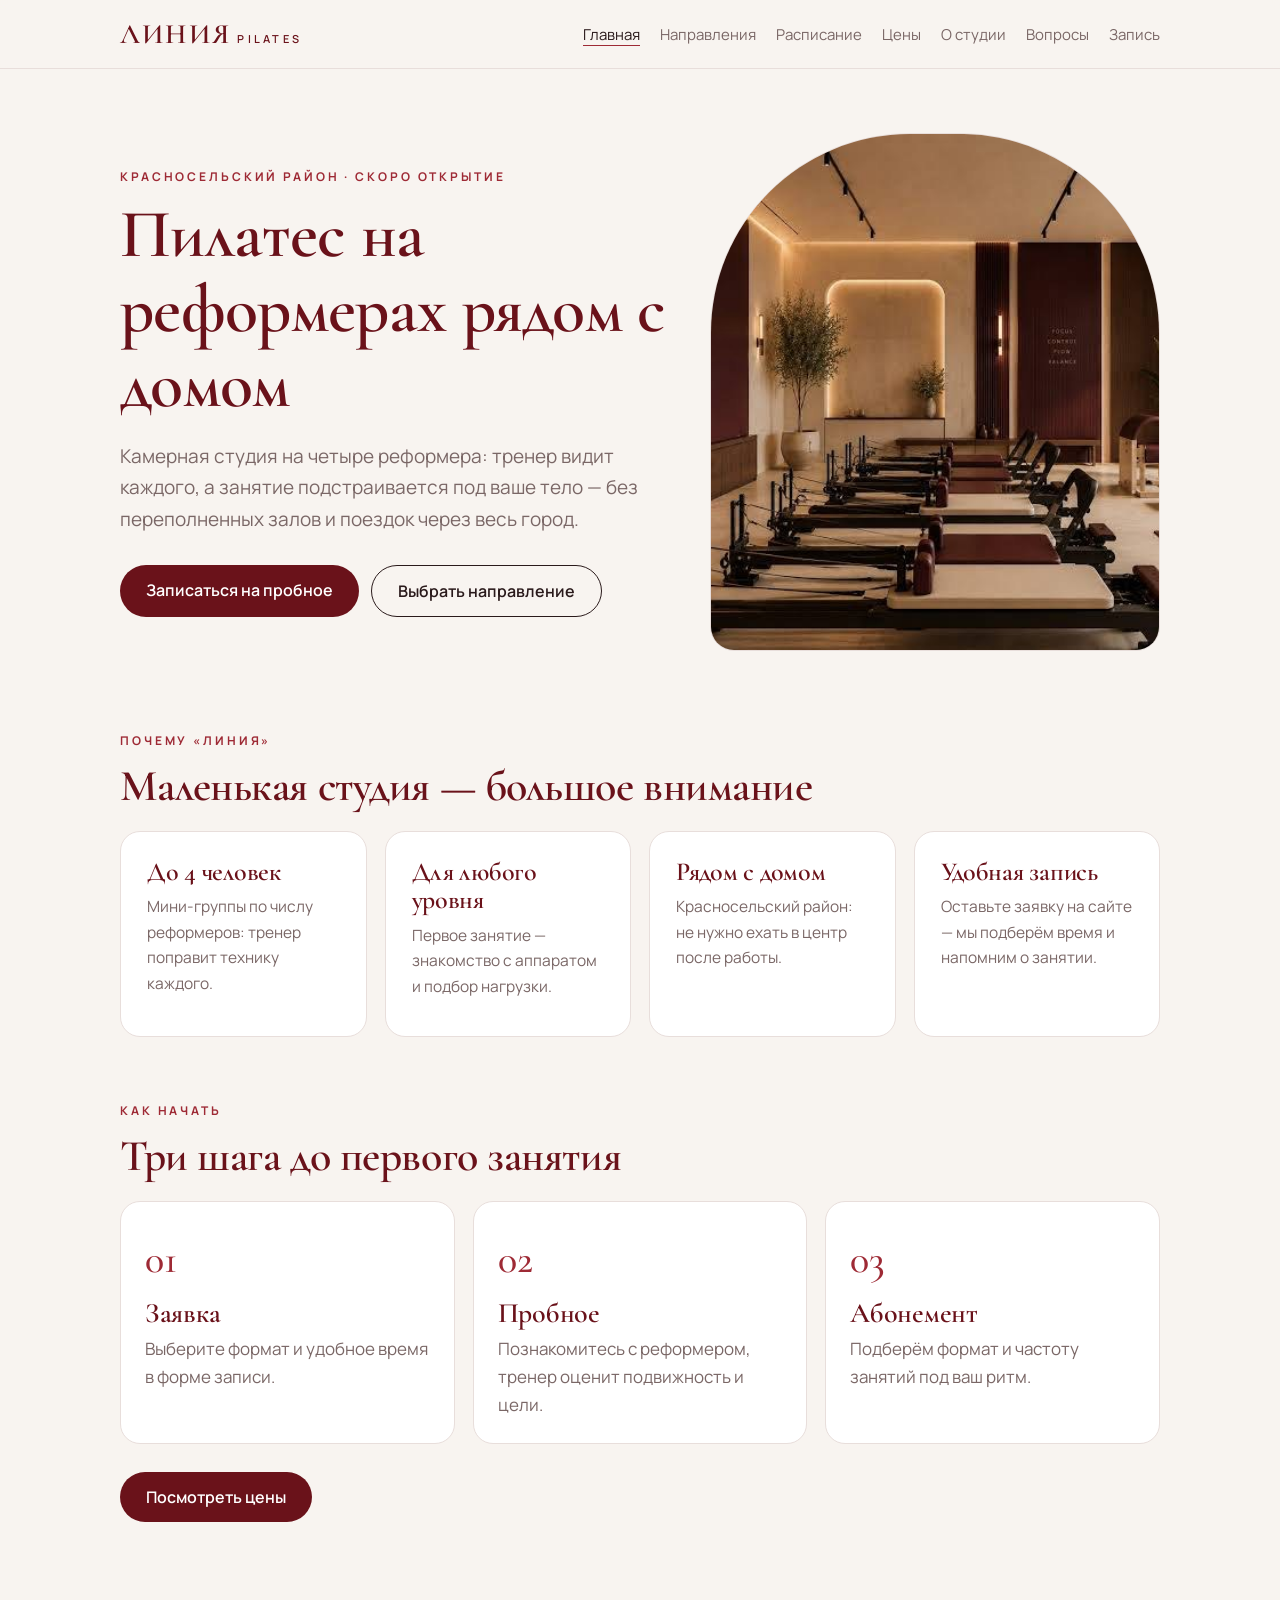
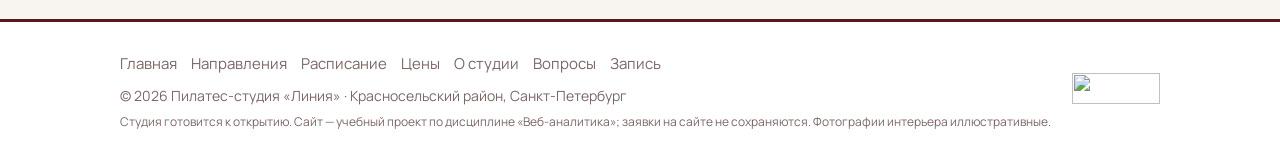
==== index.html @ c415c810 "Фото зала и раздевалки на главной и в «О студии» Co-Authored-By: Claude Opus 5.5 <noreply@anthropic." ====
<!doctype html>
<html lang="ru">
<head>
<meta charset="utf-8">
<meta name="viewport" content="width=device-width, initial-scale=1">
<title>Пилатес на реформерах — пилатес-студия «Линия», Красносельский район</title>
<meta name="description" content="Камерная студия пилатеса на реформерах в Красносельском районе Санкт-Петербурга: мини-группы до 4 человек, индивидуальные и парные занятия.">
<link rel="icon" href="favicon.svg" type="image/svg+xml">
<link rel="stylesheet" href="style.css">
<!-- Sber Ads (Top100): вставьте ID проекта в build.py -->
<!-- MyTracker: вставьте ID счётчика в build.py -->
</head>
<body id="p-home" data-tmr="MYTRACKER_COUNTER_ID">
<header class="top"><div class="wrap">
<a class="logo" href="index.html" data-block="logo">ЛИНИЯ<small>pilates</small></a>
<nav data-block="menu"><a href="index.html" class=on>Главная</a><a href="classes.html">Направления</a><a href="schedule.html">Расписание</a><a href="prices.html">Цены</a><a href="studio.html">О студии</a><a href="faq.html">Вопросы</a><a href="booking.html">Запись</a></nav>
</div></header>
<main class="wrap">

<section class="hero" data-block="hero">
<div>
<span class="eyebrow">Красносельский район · скоро открытие</span>
<h1>Пилатес на реформерах рядом с домом</h1>
<p>Камерная студия на четыре реформера: тренер видит каждого, а занятие подстраивается под ваше тело — без переполненных залов и поездок через весь город.</p>
<div class="ctas">
<a class="btn" id="btn-trial" href="booking.html?format=Пробное" data-goal="trial_click">Записаться на пробное</a>
<a class="btn ghost" href="classes.html" data-goal="hero_classes">Выбрать направление</a>
</div>
</div>
<div class="art photo" data-block="hero-art"><img src="img/studio-hall.jpg" alt="Зал студии: реформеры в бордово-кремовых тонах" width="678" height="452"></div>
</section>
<section data-block="benefits">
<span class="eyebrow">Почему «Линия»</span>
<h2>Маленькая студия — большое внимание</h2>
<div class="grid">
<div class="card"><h3>До 4 человек</h3><p>Мини-группы по числу реформеров: тренер поправит технику каждого.</p></div>
<div class="card"><h3>Для любого уровня</h3><p>Первое занятие — знакомство с аппаратом и подбор нагрузки.</p></div>
<div class="card"><h3>Рядом с домом</h3><p>Красносельский район: не нужно ехать в центр после работы.</p></div>
<div class="card"><h3>Удобная запись</h3><p>Оставьте заявку на сайте — мы подберём время и напомним о занятии.</p></div>
</div>
</section>
<section data-block="how">
<span class="eyebrow">Как начать</span>
<h2>Три шага до первого занятия</h2>
<div class="steps">
<div><h3>Заявка</h3><p>Выберите формат и удобное время в форме записи.</p></div>
<div><h3>Пробное</h3><p>Познакомитесь с реформером, тренер оценит подвижность и цели.</p></div>
<div><h3>Абонемент</h3><p>Подберём формат и частоту занятий под ваш ритм.</p></div>
</div>
<p style="margin-top:28px"><a class="btn" href="prices.html" data-goal="home_prices">Посмотреть цены</a></p>
</section>

</main>
<footer><div class="wrap">
<div><nav data-block="footer-menu"><a href="index.html">Главная</a><a href="classes.html">Направления</a><a href="schedule.html">Расписание</a><a href="prices.html">Цены</a><a href="studio.html">О студии</a><a href="faq.html">Вопросы</a><a href="booking.html">Запись</a></nav>
<div style="margin-top:8px">© 2026 Пилатес-студия «Линия» · Красносельский район, Санкт-Петербург</div>
<div style="font-size:12px;margin-top:4px">Студия готовится к открытию. Сайт — учебный проект по дисциплине «Веб-аналитика»; заявки на сайте не сохраняются. Фотографии интерьера иллюстративные.</div></div>
<div class="counters" data-block="counters"><!--LiveInternet counter--><a href="https://www.liveinternet.ru/click" target="_blank"><img id="licnt" width="88" height="31" style="border:0" title="LiveInternet: показано число просмотров за 24 часа, посетителей за 24 часа и за сегодня" src="[data-uri]" alt=""/></a><script>(function(d,s){d.getElementById("licnt").src=
"https://counter.yadro.ru/hit?t14.6;r"+escape(d.referrer)+
((typeof(s)=="undefined")?"":";s"+s.width+"*"+s.height+"*"+
(s.colorDepth?s.colorDepth:s.pixelDepth))+";u"+escape(d.URL)+
";h"+escape(d.title.substring(0,150))+";"+Math.random()})
(document,screen)</script><!--/LiveInternet--></div>
</div></footer>
<script src="main.js"></script>
</body>
</html>
---- style.css ----
@font-face{font-family:"Manrope";font-style:normal;font-weight:400;font-display:swap;src:url(fonts/manrope-cyrillic-400-normal.woff2) format("woff2");unicode-range:U+0301,U+0400-045F,U+0490-0491,U+04B0-04B1,U+2116}
@font-face{font-family:"Manrope";font-style:normal;font-weight:400;font-display:swap;src:url(fonts/manrope-latin-400-normal.woff2) format("woff2");unicode-range:U+0000-00FF,U+0131,U+0152-0153,U+02BB-02BC,U+02C6,U+02DA,U+02DC,U+2000-206F,U+20AC,U+2122,U+2191,U+2193,U+2212,U+2215,U+FEFF,U+FFFD}
@font-face{font-family:"Manrope";font-style:normal;font-weight:600;font-display:swap;src:url(fonts/manrope-cyrillic-600-normal.woff2) format("woff2");unicode-range:U+0301,U+0400-045F,U+0490-0491,U+04B0-04B1,U+2116}
@font-face{font-family:"Manrope";font-style:normal;font-weight:600;font-display:swap;src:url(fonts/manrope-latin-600-normal.woff2) format("woff2");unicode-range:U+0000-00FF,U+0131,U+0152-0153,U+02BB-02BC,U+02C6,U+02DA,U+02DC,U+2000-206F,U+20AC,U+2122,U+2191,U+2193,U+2212,U+2215,U+FEFF,U+FFFD}
@font-face{font-family:"Manrope";font-style:normal;font-weight:700;font-display:swap;src:url(fonts/manrope-cyrillic-700-normal.woff2) format("woff2");unicode-range:U+0301,U+0400-045F,U+0490-0491,U+04B0-04B1,U+2116}
@font-face{font-family:"Manrope";font-style:normal;font-weight:700;font-display:swap;src:url(fonts/manrope-latin-700-normal.woff2) format("woff2");unicode-range:U+0000-00FF,U+0131,U+0152-0153,U+02BB-02BC,U+02C6,U+02DA,U+02DC,U+2000-206F,U+20AC,U+2122,U+2191,U+2193,U+2212,U+2215,U+FEFF,U+FFFD}
@font-face{font-family:"Cormorant Garamond";font-style:normal;font-weight:500;font-display:swap;src:url(fonts/cormorant-garamond-cyrillic-500-normal.woff2) format("woff2");unicode-range:U+0301,U+0400-045F,U+0490-0491,U+04B0-04B1,U+2116}
@font-face{font-family:"Cormorant Garamond";font-style:normal;font-weight:500;font-display:swap;src:url(fonts/cormorant-garamond-latin-500-normal.woff2) format("woff2");unicode-range:U+0000-00FF,U+0131,U+0152-0153,U+02BB-02BC,U+02C6,U+02DA,U+02DC,U+2000-206F,U+20AC,U+2122,U+2191,U+2193,U+2212,U+2215,U+FEFF,U+FFFD}
@font-face{font-family:"Cormorant Garamond";font-style:normal;font-weight:600;font-display:swap;src:url(fonts/cormorant-garamond-cyrillic-600-normal.woff2) format("woff2");unicode-range:U+0301,U+0400-045F,U+0490-0491,U+04B0-04B1,U+2116}
@font-face{font-family:"Cormorant Garamond";font-style:normal;font-weight:600;font-display:swap;src:url(fonts/cormorant-garamond-latin-600-normal.woff2) format("woff2");unicode-range:U+0000-00FF,U+0131,U+0152-0153,U+02BB-02BC,U+02C6,U+02DA,U+02DC,U+2000-206F,U+20AC,U+2122,U+2191,U+2193,U+2212,U+2215,U+FEFF,U+FFFD}
:root{--ink:#2a1a1b;--muted:#7a6766;--bg:#f8f4f0;--card:#ffffff;--line:#e8dedb;--sage:#8e2230;--sage-d:#6a121a;--clay:#9e2a35;--soft:#f1e6e3;--silver:#bdb9b3}
*{box-sizing:border-box}
html{scroll-behavior:smooth}
body{margin:0;font:17px/1.65 "Manrope",system-ui,-apple-system,"Segoe UI",Roboto,Arial,sans-serif;color:var(--ink);background:var(--bg)}
h1,h2,h3{font-family:"Cormorant Garamond",Georgia,serif;font-weight:600;color:var(--sage-d);letter-spacing:-.01em;line-height:1.1}
a{color:var(--sage-d)}
.wrap{max-width:1080px;margin:0 auto;padding:0 20px}
header.top{background:rgba(248,244,240,.94);backdrop-filter:blur(6px);border-bottom:1px solid var(--line);position:sticky;top:0;z-index:5}
header.top .wrap{display:flex;align-items:center;justify-content:space-between;gap:14px;min-height:68px;flex-wrap:wrap}
.logo{font-family:"Cormorant Garamond",Georgia,serif;font-size:28px;font-weight:600;color:var(--sage-d);text-decoration:none;letter-spacing:.08em}
.logo small{font-family:"Manrope",sans-serif;font-size:11px;letter-spacing:.3em;color:var(--sage-d);margin-left:6px;text-transform:uppercase}
nav a{color:var(--muted);text-decoration:none;margin-left:20px;font-size:15px;white-space:nowrap}
nav a.on,nav a:hover{color:var(--ink)}
nav a.on{border-bottom:1.5px solid var(--clay)}
.btn{display:inline-block;background:var(--sage-d);color:#fff;text-decoration:none;font-weight:600;padding:14px 26px;border-radius:999px;border:0;font:600 16px "Manrope",sans-serif;cursor:pointer}
.btn:hover{background:#8e2230}
.btn.ghost{background:transparent;color:var(--ink);border:1.5px solid var(--ink)}
.hero{display:grid;grid-template-columns:1.1fr .9fr;gap:40px;align-items:center;padding:64px 0 56px}
.hero h1{font-size:clamp(40px,6vw,68px);margin:0 0 18px}
.hero p{font-size:19px;color:var(--muted);margin:0 0 30px;max-width:520px}
.hero .ctas{display:flex;gap:12px;flex-wrap:wrap}
.art{background:var(--soft);border:1px solid var(--line);border-radius:200px 200px 24px 24px;aspect-ratio:4/5;display:flex;align-items:flex-end;justify-content:center;overflow:hidden}
.art svg{width:100%;height:auto}
.eyebrow{font-size:12px;letter-spacing:.24em;text-transform:uppercase;color:var(--clay);font-weight:700;margin-bottom:12px;display:block}
section{padding:24px 0 40px}
section h2{font-size:clamp(30px,4vw,44px);margin:0 0 20px}
.grid{display:grid;grid-template-columns:repeat(auto-fit,minmax(230px,1fr));gap:18px}
.card{background:var(--card);border:1px solid var(--line);border-radius:20px;padding:26px}
.card h3{font-size:26px;margin:0 0 8px}
.card p{color:var(--muted);margin:0 0 10px;font-size:15.5px}
.card .meta{font-size:13px;color:var(--sage-d);font-weight:700;letter-spacing:.04em}
.price{font-family:"Cormorant Garamond",serif;font-size:40px;font-weight:600;margin:6px 0}
.card.feat{background:var(--sage-d);color:#fff;border-color:var(--sage-d)}.card.feat h3,.card.feat .price{color:#fff}
.card.feat p,.card.feat .meta{color:#f3dcdc}
.page h1{font-size:clamp(38px,5vw,56px);margin:48px 0 10px}
.lead{font-size:19px;color:var(--muted);max-width:720px}
table.sch{width:100%;border-collapse:collapse;background:var(--card);border-radius:16px;overflow:hidden;font-size:15px}
.tablewrap{overflow-x:auto;margin:24px 0}
table.sch th,table.sch td{padding:12px 14px;border-bottom:1px solid var(--line);text-align:left;white-space:nowrap}
table.sch th{background:var(--sage-d);color:#fff;font-weight:600}
.tag{display:inline-block;padding:2px 10px;border-radius:999px;background:var(--soft);font-size:13px}
details{background:var(--card);border:1px solid var(--line);border-radius:14px;padding:16px 20px;margin-bottom:10px}
summary{font-weight:700;cursor:pointer}
details p{color:var(--muted);margin:10px 0 0}
form.fb{background:var(--card);border:1px solid var(--line);border-radius:20px;padding:26px;max-width:560px}
form.fb label{display:block;font-weight:600;margin:12px 0 6px;font-size:15px}
form.fb input,form.fb select,form.fb textarea{width:100%;padding:12px;border:1px solid var(--line);border-radius:10px;font:inherit;background:#fff}
.note{background:var(--soft);border-radius:14px;padding:16px 20px;margin:20px 0;color:var(--muted);font-size:15px}
.steps{counter-reset:s;display:grid;grid-template-columns:repeat(auto-fit,minmax(220px,1fr));gap:18px}
.steps div{counter-increment:s;background:var(--card);border:1px solid var(--line);border-radius:20px;padding:24px}
.steps div::before{content:"0" counter(s);font-family:"Cormorant Garamond",serif;font-size:40px;color:var(--clay);display:block}
footer{border-top:3px solid var(--sage-d);background:#fff;padding:30px 0;color:var(--muted);font-size:14px;margin-top:40px}
footer .wrap{display:flex;justify-content:space-between;align-items:center;gap:16px;flex-wrap:wrap}
footer nav a{margin:0 14px 0 0}
@media(max-width:760px){.hero{grid-template-columns:1fr;padding-top:36px}.art{max-width:360px}header.top nav{display:flex;flex-wrap:wrap;gap:4px 14px;padding-bottom:10px}nav a{margin:0}header.top{position:static}}
.steps h3{font-size:28px;margin:6px 0 6px}.steps p{color:var(--muted);margin:0}
/* анимации */
.reveal{opacity:0;transform:translateY(24px);transition:opacity .8s ease,transform .8s ease}
.reveal.in{opacity:1;transform:none}
.card,.steps div,details{transition:transform .35s ease,box-shadow .35s ease,border-color .35s ease}
.card:hover,.steps div:hover{transform:translateY(-4px);box-shadow:0 14px 34px -18px rgba(106,18,26,.35);border-color:#d9c4c1}
.btn{transition:background .25s ease,transform .25s ease}
.btn:hover{transform:translateY(-1px)}
.hero h1,.hero p,.hero .ctas,.hero .eyebrow{animation:rise .9s ease both}
.hero p{animation-delay:.12s}.hero .ctas{animation-delay:.24s}
.art{animation:rise 1.1s .1s ease both}
@keyframes rise{from{opacity:0;transform:translateY(18px)}to{opacity:1;transform:none}}
@media (prefers-reduced-motion:reduce){.reveal,.hero *,.art{animation:none!important;transition:none!important;opacity:1!important;transform:none!important}}

.art.photo{aspect-ratio:4/4.6;align-items:stretch}
.art.photo img{width:100%;height:100%;object-fit:cover;object-position:42% 60%;display:block}
.gallery{display:grid;grid-template-columns:2fr 1fr;gap:18px;margin:28px 0 36px}
.gallery figure{margin:0;border-radius:20px;overflow:hidden;background:var(--soft);position:relative}
.gallery img{width:100%;height:100%;max-height:460px;object-fit:cover;display:block;transition:transform .8s ease}
.gallery figure:hover img{transform:scale(1.03)}
.gallery figcaption{position:absolute;left:14px;bottom:12px;background:rgba(255,255,255,.88);color:var(--sage-d);font-size:13px;font-weight:700;padding:4px 12px;border-radius:999px}
@media(max-width:760px){.gallery{grid-template-columns:1fr}}
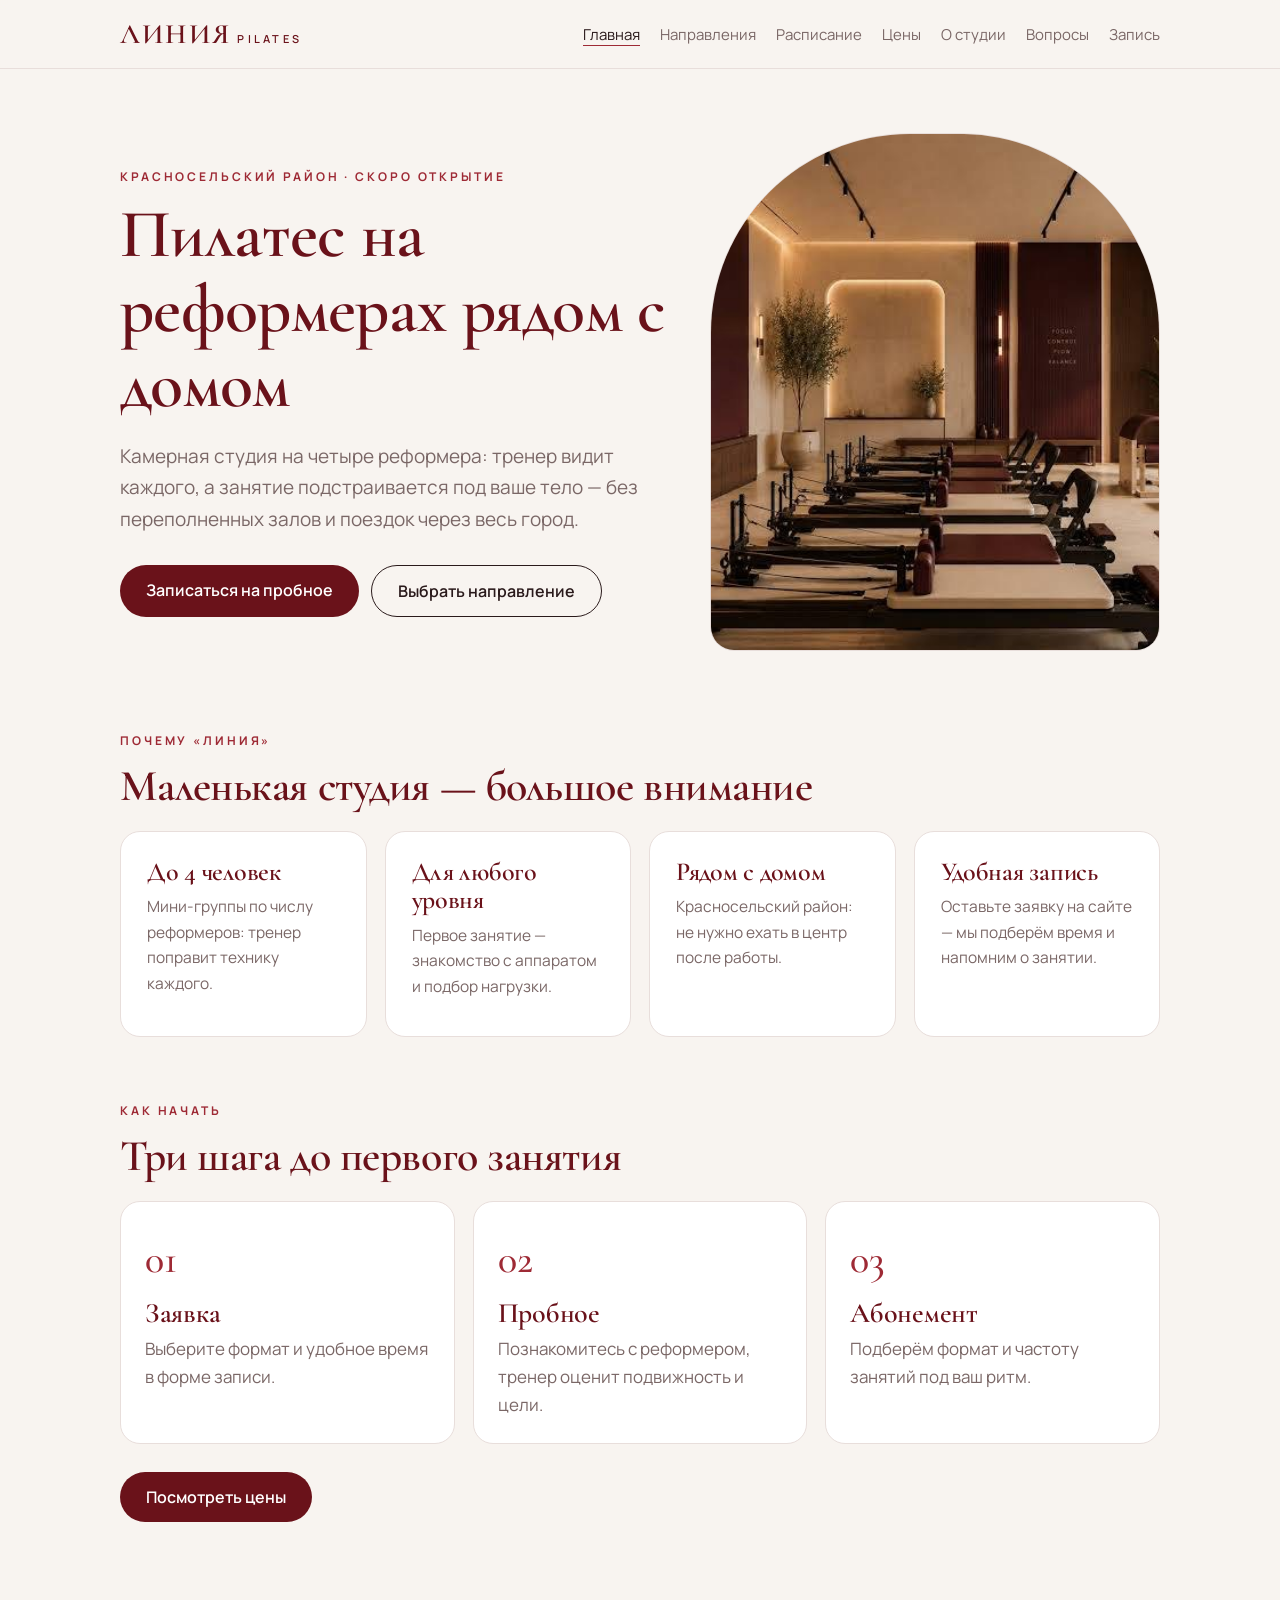
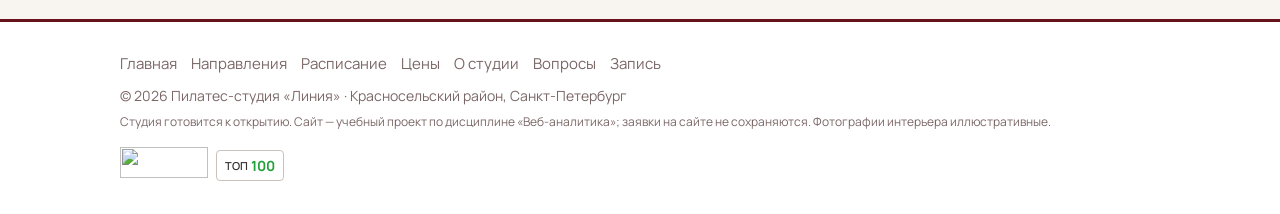
==== commit 6764a22b: "Кнопка рейтинга Топ-100 в подвале Co-Authored-By: Claude Opus 5.5 <noreply@anthropic.com> Claude-Ses" ====
--- a/index.html
+++ b/index.html
@@ -7,10 +7,44 @@
 <meta name="description" content="Камерная студия пилатеса на реформерах в Красносельском районе Санкт-Петербурга: мини-группы до 4 человек, индивидуальные и парные занятия.">
 <link rel="icon" href="favicon.svg" type="image/svg+xml">
 <link rel="stylesheet" href="style.css">
-<!-- Sber Ads (Top100): вставьте ID проекта в build.py -->
-<!-- MyTracker: вставьте ID счётчика в build.py -->
+<!-- Top100 (Kraken) Counter / Sber Ads -->
+<script>
+(function (w, d, c) {
+(w[c] = w[c] || []).push(function() {
+    var options = {
+        project: 7753235,
+        attributes_dataset: [ "block" ],
+        trackHashes: true,
+        user_id: null,
+    };
+    try { w.top100Counter = new top100(options); } catch(e) { }
+});
+var n = d.getElementsByTagName("script")[0],
+s = d.createElement("script"),
+f = function () { n.parentNode.insertBefore(s, n); };
+s.type = "text/javascript"; s.async = true;
+s.src = (d.location.protocol == "https:" ? "https:" : "http:") + "//st.top100.ru/top100/top100.js";
+if (w.opera == "[object Opera]") { d.addEventListener("DOMContentLoaded", f, false); } else { f(); }
+})(window, document, "_top100q");
+</script>
+<noscript><img src="//counter.rambler.ru/top100.cnt?pid=7753235" alt="Топ-100" style="position:absolute;left:-9999px"></noscript>
+<!-- END Top100 (Kraken) Counter -->
+<!-- Top.Mail.Ru / MyTracker counter -->
+<script>
+var _tmr = window._tmr || (window._tmr = []);
+_tmr.push({id: "3808235", type: "pageView", start: (new Date()).getTime()});
+(function (d, w, id) {
+  if (d.getElementById(id)) return;
+  var ts = d.createElement("script"); ts.type = "text/javascript"; ts.async = true; ts.id = id;
+  ts.src = "https://top-fwz1.mail.ru/js/code.js";
+  var f = function () {var s = d.getElementsByTagName("script")[0]; s.parentNode.insertBefore(ts, s);};
+  if (w.opera == "[object Opera]") { d.addEventListener("DOMContentLoaded", f, false); } else { f(); }
+})(document, window, "tmr-code");
+</script>
+<noscript><div><img src="https://top-fwz1.mail.ru/counter?id=3808235;js=na" style="position:absolute;left:-9999px;" alt="Top.Mail.Ru"></div></noscript>
+<!-- /Top.Mail.Ru / MyTracker counter -->
 </head>
-<body id="p-home" data-tmr="MYTRACKER_COUNTER_ID">
+<body id="p-home" data-tmr="3808235">
 <header class="top"><div class="wrap">
 <a class="logo" href="index.html" data-block="logo">ЛИНИЯ<small>pilates</small></a>
 <nav data-block="menu"><a href="index.html" class=on>Главная</a><a href="classes.html">Направления</a><a href="schedule.html">Расписание</a><a href="prices.html">Цены</a><a href="studio.html">О студии</a><a href="faq.html">Вопросы</a><a href="booking.html">Запись</a></nav>
@@ -60,7 +94,7 @@
 ((typeof(s)=="undefined")?"":";s"+s.width+"*"+s.height+"*"+
 (s.colorDepth?s.colorDepth:s.pixelDepth))+";u"+escape(d.URL)+
 ";h"+escape(d.title.substring(0,150))+";"+Math.random()})
-(document,screen)</script><!--/LiveInternet--></div>
+(document,screen)</script><!--/LiveInternet--><a class="top100-badge" href="https://top100.rambler.ru/" target="_blank" rel="noopener" title="Рейтинг Топ-100 — Статистика от SberAds"><span>ТОП</span><b>100</b></a></div>
 </div></footer>
 <script src="main.js"></script>
 </body>
--- a/style.css
+++ b/style.css
@@ -85,3 +85,8 @@
 .gallery figure:hover img{transform:scale(1.03)}
 .gallery figcaption{position:absolute;left:14px;bottom:12px;background:rgba(255,255,255,.88);color:var(--sage-d);font-size:13px;font-weight:700;padding:4px 12px;border-radius:999px}
 @media(max-width:760px){.gallery{grid-template-columns:1fr}}
+
+.counters{display:flex;gap:8px;align-items:center}
+.top100-badge{display:inline-flex;align-items:center;gap:3px;height:31px;padding:0 8px;border:1px solid #c9c2bd;border-radius:4px;background:#fff;text-decoration:none;font:700 11px/1 "Manrope",Arial,sans-serif;color:#21a038}
+.top100-badge span{color:#333;font-weight:600}
+.top100-badge b{color:#21a038;font-size:14px}
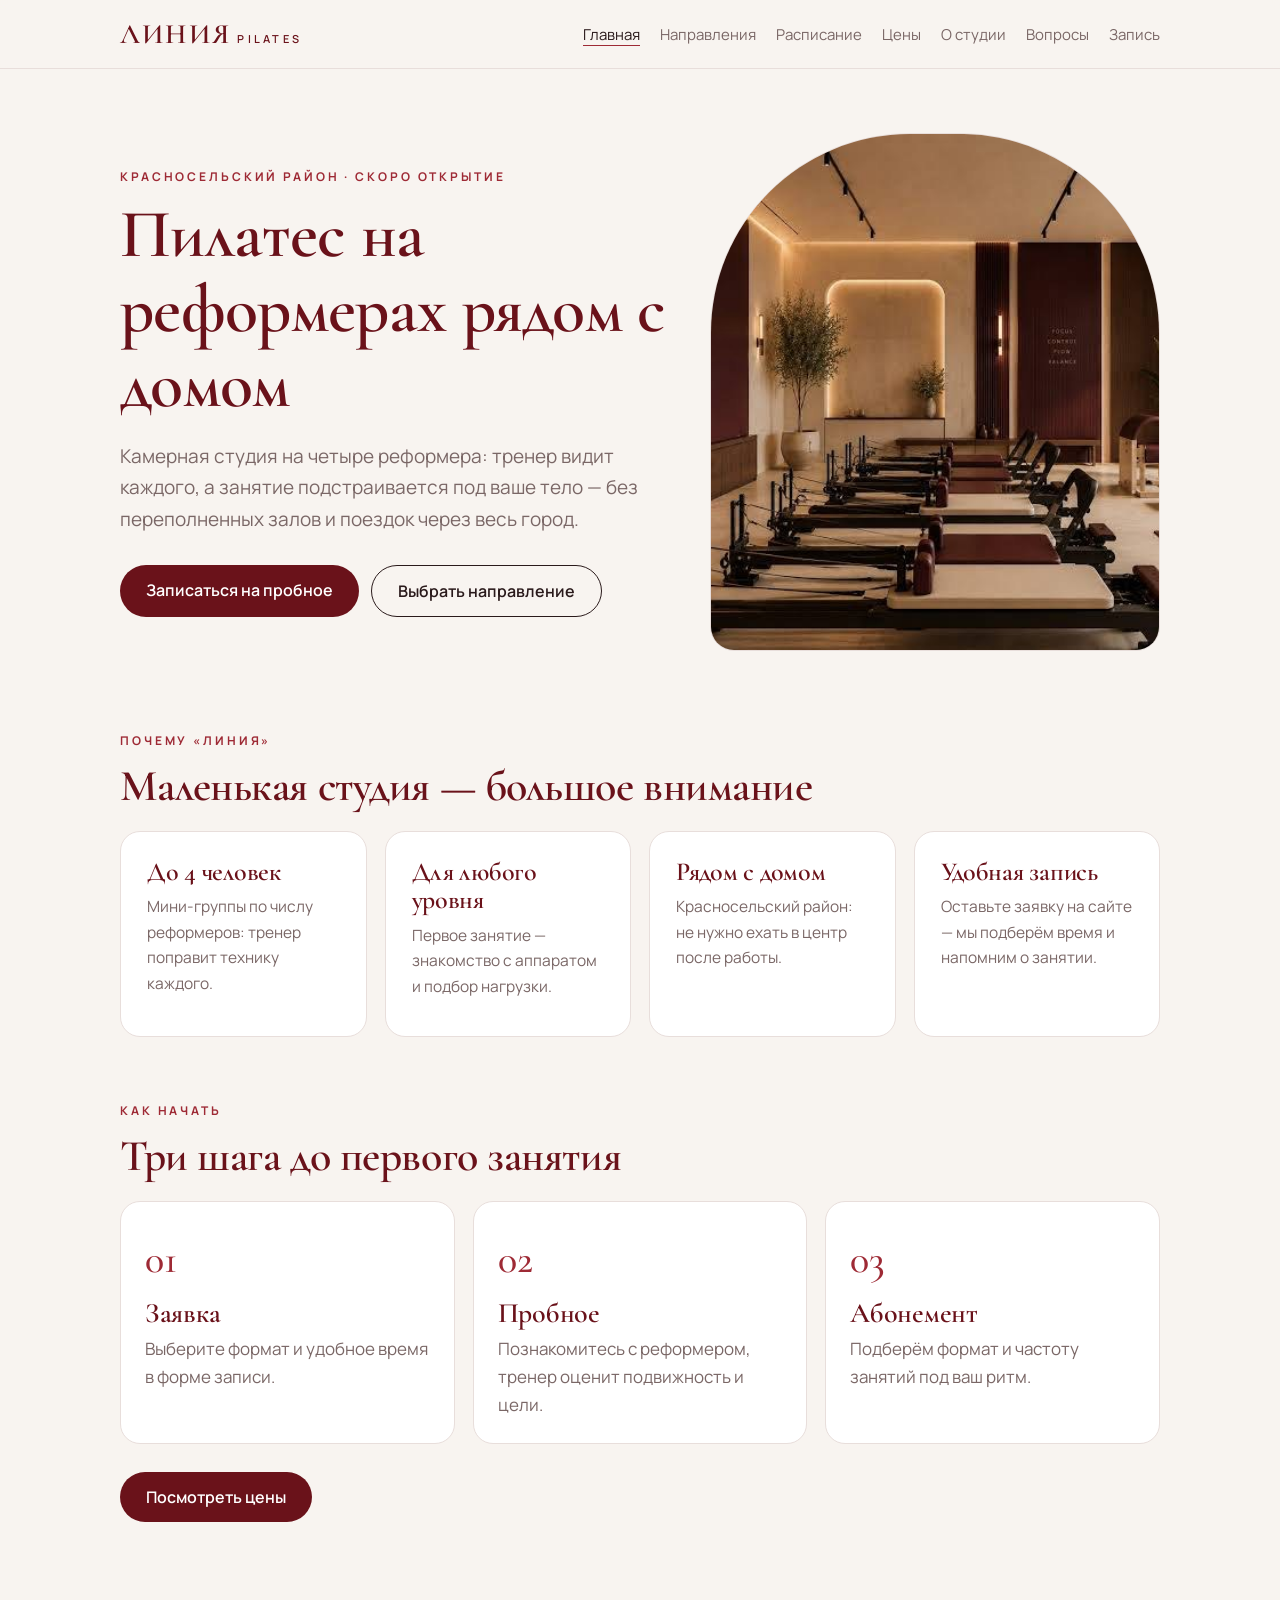
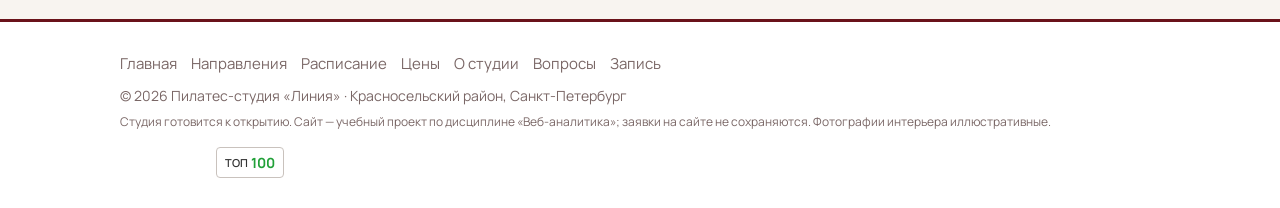
==== commit 7a8ffa4d: "LiveInternet: невидимый счётчик + логотип 88x15 по выбранному коду Co-Authored-By: Claude Opus 5.5 <" ====
--- a/index.html
+++ b/index.html
@@ -45,6 +45,13 @@
 <!-- /Top.Mail.Ru / MyTracker counter -->
 </head>
 <body id="p-home" data-tmr="3808235">
+<!--LiveInternet counter--><script>
+new Image().src = "https://counter.yadro.ru/hit?r"+
+escape(document.referrer)+((typeof(screen)=="undefined")?"":
+";s"+screen.width+"*"+screen.height+"*"+(screen.colorDepth?
+screen.colorDepth:screen.pixelDepth))+";u"+escape(document.URL)+
+";h"+escape(document.title.substring(0,150))+
+";"+Math.random();</script><!--/LiveInternet-->
 <header class="top"><div class="wrap">
 <a class="logo" href="index.html" data-block="logo">ЛИНИЯ<small>pilates</small></a>
 <nav data-block="menu"><a href="index.html" class=on>Главная</a><a href="classes.html">Направления</a><a href="schedule.html">Расписание</a><a href="prices.html">Цены</a><a href="studio.html">О студии</a><a href="faq.html">Вопросы</a><a href="booking.html">Запись</a></nav>
@@ -89,12 +96,10 @@
 <div><nav data-block="footer-menu"><a href="index.html">Главная</a><a href="classes.html">Направления</a><a href="schedule.html">Расписание</a><a href="prices.html">Цены</a><a href="studio.html">О студии</a><a href="faq.html">Вопросы</a><a href="booking.html">Запись</a></nav>
 <div style="margin-top:8px">© 2026 Пилатес-студия «Линия» · Красносельский район, Санкт-Петербург</div>
 <div style="font-size:12px;margin-top:4px">Студия готовится к открытию. Сайт — учебный проект по дисциплине «Веб-аналитика»; заявки на сайте не сохраняются. Фотографии интерьера иллюстративные.</div></div>
-<div class="counters" data-block="counters"><!--LiveInternet counter--><a href="https://www.liveinternet.ru/click" target="_blank"><img id="licnt" width="88" height="31" style="border:0" title="LiveInternet: показано число просмотров за 24 часа, посетителей за 24 часа и за сегодня" src="[data-uri]" alt=""/></a><script>(function(d,s){d.getElementById("licnt").src=
-"https://counter.yadro.ru/hit?t14.6;r"+escape(d.referrer)+
-((typeof(s)=="undefined")?"":";s"+s.width+"*"+s.height+"*"+
-(s.colorDepth?s.colorDepth:s.pixelDepth))+";u"+escape(d.URL)+
-";h"+escape(d.title.substring(0,150))+";"+Math.random()})
-(document,screen)</script><!--/LiveInternet--><a class="top100-badge" href="https://top100.rambler.ru/" target="_blank" rel="noopener" title="Рейтинг Топ-100 — Статистика от SberAds"><span>ТОП</span><b>100</b></a></div>
+<div class="counters" data-block="counters"><!--LiveInternet logo--><a href="https://www.liveinternet.ru/click"
+target="_blank"><img src="https://counter.yadro.ru/logo?23.6"
+title="LiveInternet: показано число посетителей за сегодня"
+alt="" style="border:0" width="88" height="15"/></a><!--/LiveInternet--><a class="top100-badge" href="https://top100.rambler.ru/" target="_blank" rel="noopener" title="Рейтинг Топ-100 — Статистика от SberAds"><span>ТОП</span><b>100</b></a></div>
 </div></footer>
 <script src="main.js"></script>
 </body>
